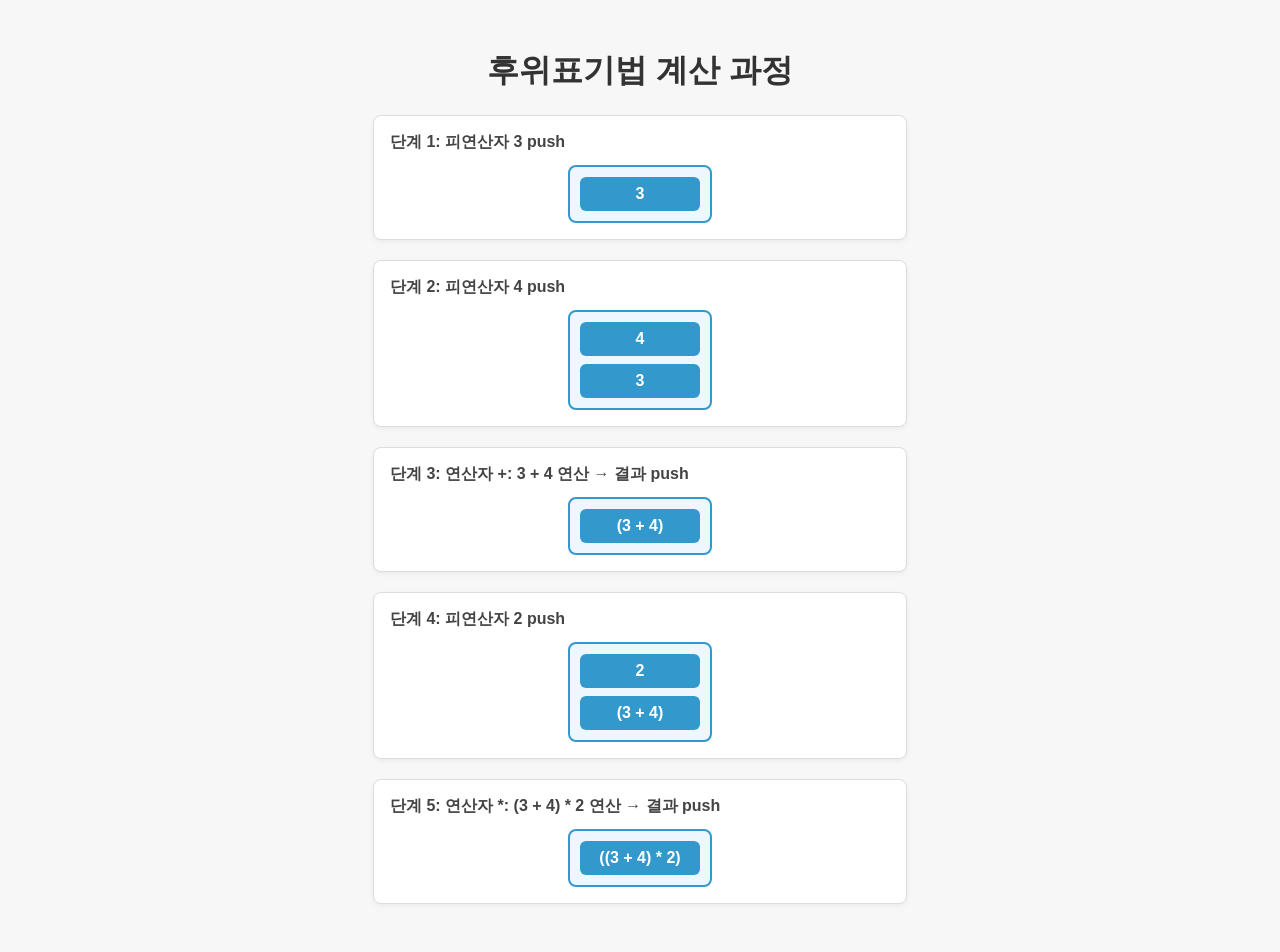
==== workspace/stack/rpn.html @ df8f251c "test" ====
<!DOCTYPE html>
<html lang="ko">
  <head>
    <meta charset="UTF-8" />
    <title>후위표기법 스택 시각화</title>
    <style>
      body {
        font-family: 'Noto Sans KR', sans-serif;
        background: #f7f7f7;
        padding: 20px;
      }
      h1 {
        text-align: center;
        color: #333;
      }
      .step {
        background: #ffffff;
        border: 1px solid #ddd;
        border-radius: 8px;
        padding: 16px;
        margin: 20px auto;
        max-width: 500px;
        box-shadow: 0 2px 5px rgba(0, 0, 0, 0.05);
      }
      .step-title {
        font-weight: bold;
        margin-bottom: 12px;
        color: #444;
      }
      .stack-box {
        display: flex;
        flex-direction: column-reverse; /* 아래에서 위로 쌓이게 */
        gap: 8px;
        background: #eef7ff;
        border: 2px solid #3399cc;
        padding: 10px;
        border-radius: 8px;
        width: 120px;
        margin: 0 auto;
      }
      .stack-item {
        background: #3399cc;
        color: white;
        text-align: center;
        padding: 8px;
        border-radius: 6px;
        font-weight: bold;
      }
    </style>
  </head>
  <body>
    <h1>후위표기법 계산 과정</h1>
    <div id="container"></div>

    <script>
      const tokens = ['3', '4', '+', '2', '*']
      const steps = []
      let stack = []

      tokens.forEach((token, idx) => {
        if (!isNaN(token)) {
          stack.push(token)
          steps.push({
            step: idx + 1,
            action: `피연산자 ${token} push`,
            stack: [...stack],
          })
        } else {
          const b = stack.pop()
          const a = stack.pop()
          const result = `(${a} ${token} ${b})`
          stack.push(result)
          steps.push({
            step: idx + 1,
            action: `연산자 ${token}: ${a} ${token} ${b} 연산 → 결과 push`,
            stack: [...stack],
          })
        }
      })

      const container = document.getElementById('container')
      steps.forEach(({ step, action, stack }) => {
        const div = document.createElement('div')
        div.className = 'step'

        const title = document.createElement('div')
        title.className = 'step-title'
        title.textContent = `단계 ${step}: ${action}`
        div.appendChild(title)

        const stackDiv = document.createElement('div')
        stackDiv.className = 'stack-box'
        stack.forEach((item) => {
          const itemDiv = document.createElement('div')
          itemDiv.className = 'stack-item'
          itemDiv.textContent = item
          stackDiv.appendChild(itemDiv)
        })

        div.appendChild(stackDiv)
        container.appendChild(div)
      })
    </script>
  </body>
</html>
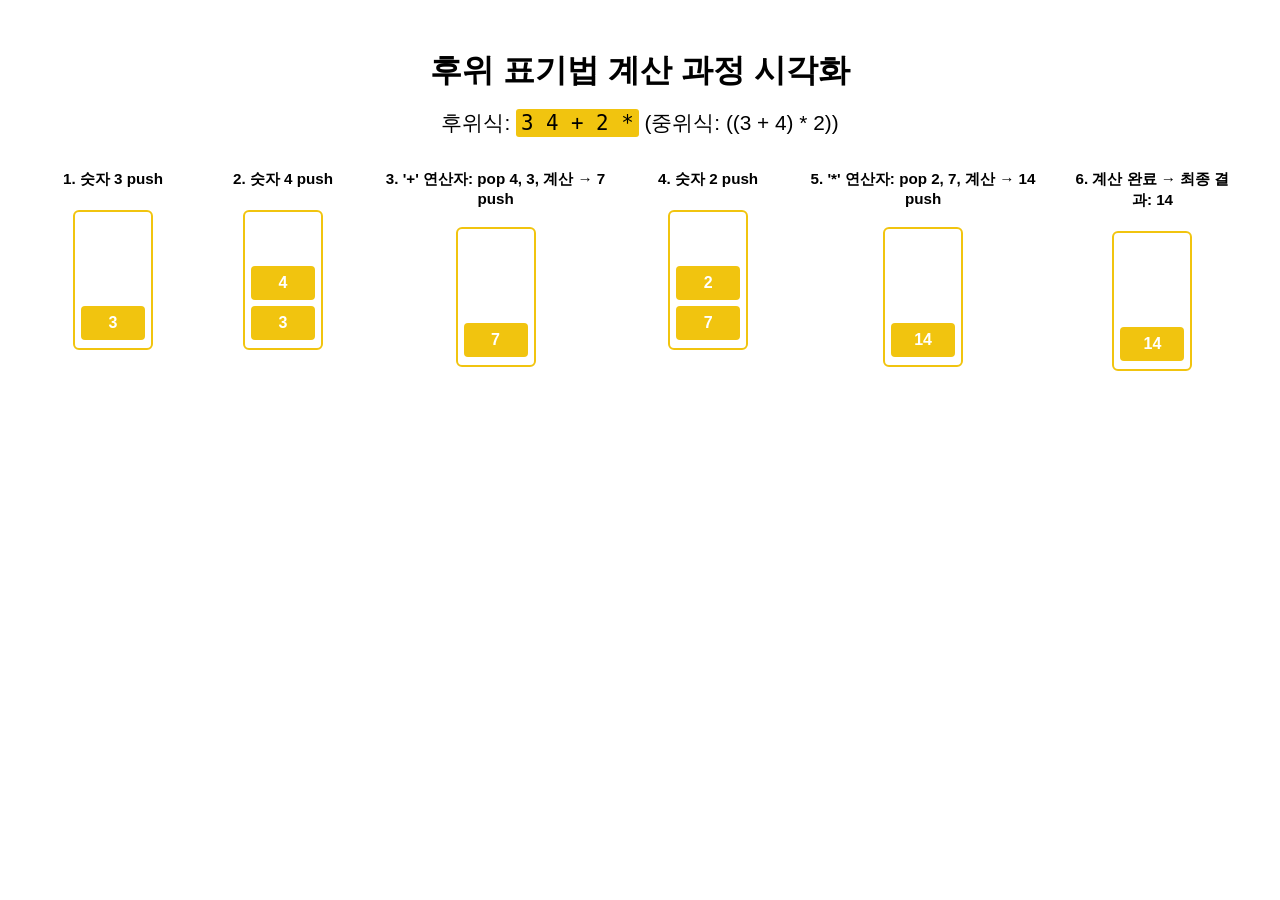
==== commit 97b06100: "🧪 스택/큐" ====
--- a/workspace/stack/rpn.html
+++ b/workspace/stack/rpn.html
@@ -2,104 +2,154 @@
 <html lang="ko">
   <head>
     <meta charset="UTF-8" />
-    <title>후위표기법 스택 시각화</title>
+    <meta name="viewport" content="width=device-width, initial-scale=1" />
+    <title>후위 표기법 계산 과정 시각화 (설명 박스 위, 간격 넓게)</title>
     <style>
       body {
-        font-family: 'Noto Sans KR', sans-serif;
-        background: #f7f7f7;
+        font-family: 'Arial', sans-serif;
         padding: 20px;
       }
       h1 {
         text-align: center;
-        color: #333;
+        margin-bottom: 16px;
+      }
+      #expression {
+        font-size: 1.3rem;
+        text-align: center;
+        margin-bottom: 20px;
+      }
+      #steps {
+        display: flex;
+        overflow-x: auto;
+        padding-bottom: 10px;
       }
       .step {
-        background: #ffffff;
+        padding: 12px 15px;
+        border-radius: 6px;
+        min-width: 140px;
+        display: flex;
+        flex-direction: column;
+        align-items: center;
+      }
+      .step strong {
+        font-size: 0.95rem;
+        margin-bottom: 20px; /* 설명 텍스트와 스택 사이 간격 넓게 */
+        text-align: center;
+        user-select: none;
+      }
+      .stack-container {
+        display: flex;
+        flex-direction: column-reverse; /* 아래에서 위로 쌓이는 효과 */
+        align-items: center;
+        min-height: 120px;
+        gap: 6px;
         border: 1px solid #ddd;
-        border-radius: 8px;
-        padding: 16px;
-        margin: 20px auto;
-        max-width: 500px;
-        box-shadow: 0 2px 5px rgba(0, 0, 0, 0.05);
-      }
-      .step-title {
-        font-weight: bold;
-        margin-bottom: 12px;
-        color: #444;
-      }
-      .stack-box {
-        display: flex;
-        flex-direction: column-reverse; /* 아래에서 위로 쌓이게 */
-        gap: 8px;
-        background: #eef7ff;
-        border: 2px solid #3399cc;
-        padding: 10px;
-        border-radius: 8px;
-        width: 120px;
-        margin: 0 auto;
+        padding: 8px;
+        width: 60px;
+        border-radius: 6px;
+        border: 2px solid #f1c40f;
       }
       .stack-item {
-        background: #3399cc;
+        background: #f1c40f;
         color: white;
+        padding: 8px 12px;
+        border-radius: 4px;
+        font-weight: bold;
+        min-width: 40px;
         text-align: center;
-        padding: 8px;
-        border-radius: 6px;
-        font-weight: bold;
+        user-select: none;
+      }
+      code {
+        background: #f1c40f;
+        padding: 2px 5px;
+        border-radius: 3px;
       }
     </style>
   </head>
   <body>
-    <h1>후위표기법 계산 과정</h1>
-    <div id="container"></div>
+    <h1>후위 표기법 계산 과정 시각화</h1>
+    <div id="expression">
+      후위식: <code>3 4 + 2 *</code> (중위식: ((3 + 4) * 2))
+    </div>
+
+    <div id="steps"></div>
 
     <script>
-      const tokens = ['3', '4', '+', '2', '*']
-      const steps = []
+      const expression = ['3', '4', '+', '2', '*']
+      const stepsContainer = document.getElementById('steps')
       let stack = []
 
-      tokens.forEach((token, idx) => {
-        if (!isNaN(token)) {
-          stack.push(token)
-          steps.push({
-            step: idx + 1,
-            action: `피연산자 ${token} push`,
-            stack: [...stack],
-          })
-        } else {
-          const b = stack.pop()
-          const a = stack.pop()
-          const result = `(${a} ${token} ${b})`
-          stack.push(result)
-          steps.push({
-            step: idx + 1,
-            action: `연산자 ${token}: ${a} ${token} ${b} 연산 → 결과 push`,
-            stack: [...stack],
-          })
-        }
-      })
+      function renderStack() {
+        if (stack.length === 0) return '<i>스택 비어있음</i>'
+        return `<div class="stack-container">${stack
+          .map((v) => `<div class="stack-item">${v}</div>`)
+          .join('')}</div>`
+      }
 
-      const container = document.getElementById('container')
-      steps.forEach(({ step, action, stack }) => {
-        const div = document.createElement('div')
-        div.className = 'step'
+      // 1단계: 숫자 3 push
+      let stepNum = 1
+      stack.push('3')
+      stepsContainer.innerHTML += `
+    <div class="step">
+      <strong>${stepNum}. 숫자 3 push</strong>
+      ${renderStack()}
+    </div>
+  `
 
-        const title = document.createElement('div')
-        title.className = 'step-title'
-        title.textContent = `단계 ${step}: ${action}`
-        div.appendChild(title)
+      // 2단계: 숫자 4 push
+      stepNum++
+      stack.push('4')
+      stepsContainer.innerHTML += `
+    <div class="step">
+      <strong>${stepNum}. 숫자 4 push</strong>
+      ${renderStack()}
+    </div>
+  `
 
-        const stackDiv = document.createElement('div')
-        stackDiv.className = 'stack-box'
-        stack.forEach((item) => {
-          const itemDiv = document.createElement('div')
-          itemDiv.className = 'stack-item'
-          itemDiv.textContent = item
-          stackDiv.appendChild(itemDiv)
-        })
+      // 3단계: '+' 연산자, 두 개 pop 후 계산, 결과 push
+      stepNum++
+      let b = Number(stack.pop())
+      let a = Number(stack.pop())
+      let result = a + b
+      stack.push(result.toString())
+      stepsContainer.innerHTML += `
+    <div class="step">
+      <strong>${stepNum}. '+' 연산자: pop ${b}, ${a}, 계산 → ${result} push</strong>
+      ${renderStack()}
+    </div>
+  `
 
-        div.appendChild(stackDiv)
-        container.appendChild(div)
-      })
+      // 4단계: 숫자 2 push
+      stepNum++
+      stack.push('2')
+      stepsContainer.innerHTML += `
+    <div class="step">
+      <strong>${stepNum}. 숫자 2 push</strong>
+      ${renderStack()}
+    </div>
+  `
+
+      // 5단계: '*' 연산자, 두 개 pop 후 계산, 결과 push
+      stepNum++
+      b = Number(stack.pop())
+      a = Number(stack.pop())
+      result = a * b
+      stack.push(result.toString())
+      stepsContainer.innerHTML += `
+    <div class="step">
+      <strong>${stepNum}. '*' 연산자: pop ${b}, ${a}, 계산 → ${result} push</strong>
+      ${renderStack()}
+    </div>
+  `
+
+      // 6단계: 최종 결과 출력
+      stepNum++
+      stepsContainer.innerHTML += `
+    <div class="step">
+      <strong>${stepNum}. 계산 완료 → 최종 결과: ${stack[0]}</strong>
+      ${renderStack()}
+    </div>
+  `
     </script>
   </body>
 </html>
